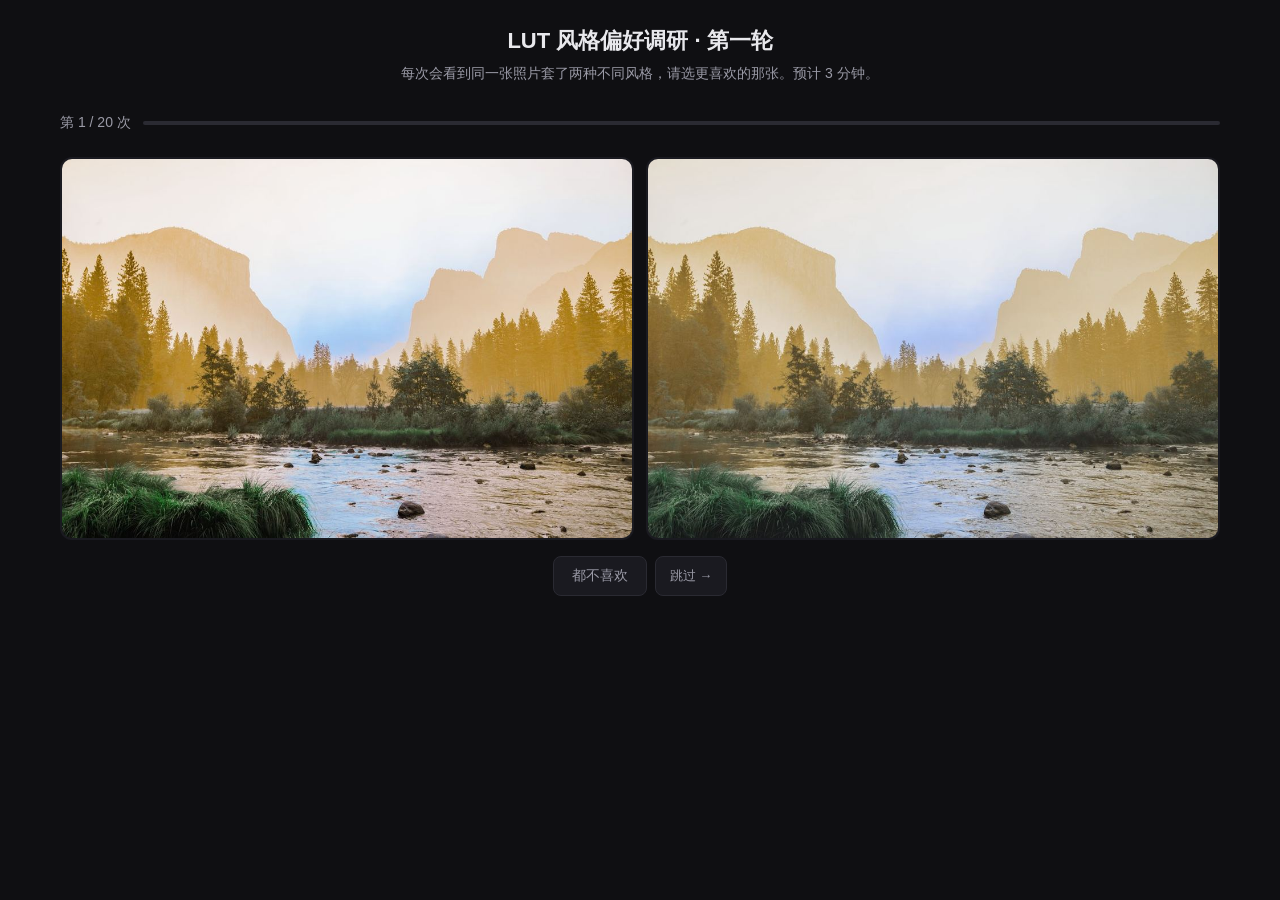
==== index.html @ c20def20 "first update" ====
<!DOCTYPE html>
<html lang="zh-CN">
<head>
<meta charset="UTF-8">
<meta name="viewport" content="width=device-width, initial-scale=1, maximum-scale=1">
<meta name="theme-color" content="#0f0f12">
<title>LUT 风格偏好调研</title>
<link rel="stylesheet" href="css/styles.css">
<link rel="preload" as="image" href="renders/portrait/l01.jpg">
</head>
<body>
<div class="app">

  <!-- 顶部：标题与说明 -->
  <header class="header">
    <h1 id="hdr-title">LUT 风格偏好调研</h1>
    <p id="hdr-subtitle">每次会看到同一张照片套了两种不同风格，请选更喜欢的那张。预计 3 分钟。</p>
  </header>

  <!-- 进度条 -->
  <div class="progress">
    <span class="progress-text">第 1 / 20 次</span>
    <div class="progress-bar"><div class="progress-bar-fill" style="width:5%"></div></div>
  </div>

  <!-- 对比视图 -->
  <main id="compare-view">
    <div class="compare">
      <button class="compare-side left" aria-label="选择左侧">
        <div class="placeholder">加载中…</div>
        <img alt="" loading="eager" decoding="async">
      </button>
      <button class="compare-side right" aria-label="选择右侧">
        <div class="placeholder">加载中…</div>
        <img alt="" loading="eager" decoding="async">
      </button>
    </div>
    <div class="compare-actions">
      <button class="btn btn-tie">都不喜欢</button>
      <button class="btn btn-skip">跳过 →</button>
    </div>
  </main>

  <!-- 致谢页 -->
  <div id="done-view" class="done" style="display:none">
    <h2>感谢你的参与 🎉</h2>
    <p>已完成 <span id="done-count">0</span> 次对比。你的判断已提交。</p>
    <button class="btn btn-restart">再做一轮</button>
  </div>

</div>

<!-- 脚本顺序：config → supabase → ranking → app -->
<script src="js/config.js"></script>
<script src="js/supabase.js"></script>
<script src="js/ranking.js"></script>
<script src="js/app.js"></script>

<script>
// 标题/副标题从 config 注入
document.getElementById('hdr-title').textContent = LRT_CONFIG.title;
document.getElementById('hdr-subtitle').textContent = LRT_CONFIG.subtitle;
document.querySelector('.progress-text').textContent = `第 1 / ${LRT_CONFIG.comparisonsPerVoter} 次`;
</script>
</body>
</html>
---- css/styles.css ----
/* ================================================================
   LUT 偏好排序测试 · 样式
   ================================================================ */

:root {
  --bg: #0f0f12;
  --surface: #1a1a20;
  --border: #2a2a32;
  --text: #e8e8ec;
  --text-dim: #9a9aa6;
  --accent: #5b8def;
  --accent-hover: #7aa3ff;
  --danger: #e85b5b;
  --radius: 12px;
}

* { box-sizing: border-box; margin: 0; padding: 0; }

html, body {
  background: var(--bg);
  color: var(--text);
  font-family: -apple-system, BlinkMacSystemFont, 'PingFang SC', 'Hiragino Sans GB',
               'Microsoft YaHei', 'Segoe UI', Roboto, sans-serif;
  font-size: 16px;
  line-height: 1.5;
  min-height: 100vh;
  -webkit-font-smoothing: antialiased;
}

.app {
  max-width: 1200px;
  margin: 0 auto;
  padding: 24px 20px 80px;
}

/* ---------- 顶部 ---------- */
.header {
  text-align: center;
  margin-bottom: 28px;
}
.header h1 {
  font-size: 22px;
  font-weight: 600;
  margin-bottom: 6px;
}
.header p {
  color: var(--text-dim);
  font-size: 14px;
}

/* ---------- 进度条 ---------- */
.progress {
  display: flex;
  align-items: center;
  gap: 12px;
  margin-bottom: 24px;
  font-size: 14px;
  color: var(--text-dim);
}
.progress-bar {
  flex: 1;
  height: 4px;
  background: var(--border);
  border-radius: 2px;
  overflow: hidden;
}
.progress-bar-fill {
  height: 100%;
  background: var(--accent);
  transition: width 0.3s ease;
}

/* ---------- 对比区（核心） ---------- */
.compare {
  display: grid;
  grid-template-columns: 1fr 1fr;
  gap: 12px;
  margin-bottom: 16px;
}
.compare-side {
  position: relative;
  aspect-ratio: 3 / 2;
  background: var(--surface);
  border: 2px solid transparent;
  border-radius: var(--radius);
  overflow: hidden;
  cursor: pointer;
  transition: border-color 0.15s ease, transform 0.1s ease;
  outline: none;
}
.compare-side:focus-visible,
.compare-side:hover {
  border-color: var(--accent);
}
.compare-side:active {
  transform: scale(0.98);
}
.compare-side img {
  width: 100%;
  height: 100%;
  object-fit: cover;
  display: block;
  background: var(--surface);
}
.compare-side .placeholder {
  position: absolute;
  inset: 0;
  display: flex;
  align-items: center;
  justify-content: center;
  color: var(--text-dim);
  font-size: 14px;
}
.compare-side.loaded .placeholder { display: none; }

.compare-actions {
  display: flex;
  gap: 8px;
  justify-content: center;
  margin-top: 8px;
}
.btn {
  appearance: none;
  border: 1px solid var(--border);
  background: var(--surface);
  color: var(--text);
  padding: 10px 18px;
  border-radius: 8px;
  font-size: 14px;
  cursor: pointer;
  transition: background 0.15s ease, border-color 0.15s ease;
}
.btn:hover { background: var(--border); border-color: var(--accent); }
.btn-tie { color: var(--text-dim); }
.btn-skip { color: var(--text-dim); font-size: 13px; padding: 8px 14px; }

/* ---------- 致谢页 ---------- */
.done {
  text-align: center;
  padding: 60px 20px;
}
.done h2 {
  font-size: 24px;
  margin-bottom: 12px;
}
.done p {
  color: var(--text-dim);
  margin-bottom: 24px;
}

/* ---------- 结果页 ---------- */
.result-summary {
  display: grid;
  grid-template-columns: repeat(auto-fit, minmax(200px, 1fr));
  gap: 12px;
  margin-bottom: 28px;
}
.stat-card {
  background: var(--surface);
  border: 1px solid var(--border);
  border-radius: var(--radius);
  padding: 16px;
}
.stat-card .label { color: var(--text-dim); font-size: 12px; margin-bottom: 4px; }
.stat-card .value { font-size: 22px; font-weight: 600; }

.section-title {
  font-size: 18px;
  margin: 32px 0 16px;
  font-weight: 600;
}

.top10-grid {
  display: grid;
  grid-template-columns: repeat(auto-fill, minmax(140px, 1fr));
  gap: 12px;
}
.top10-cell {
  background: var(--surface);
  border: 1px solid var(--border);
  border-radius: var(--radius);
  padding: 12px;
  text-align: center;
}
.top10-cell .rank {
  font-size: 12px;
  color: var(--accent);
  font-weight: 600;
  margin-bottom: 4px;
}
.top10-cell .name { font-size: 14px; font-weight: 500; }
.top10-cell .score { font-size: 11px; color: var(--text-dim); margin-top: 4px; }

.tiers {
  display: flex;
  flex-direction: column;
  gap: 12px;
}
.tier {
  background: var(--surface);
  border: 1px solid var(--border);
  border-radius: var(--radius);
  padding: 14px;
}
.tier-label {
  font-size: 12px;
  color: var(--text-dim);
  margin-bottom: 8px;
}
.tier-list {
  display: flex;
  flex-wrap: wrap;
  gap: 6px;
}
.tier-chip {
  background: var(--bg);
  border: 1px solid var(--border);
  padding: 4px 10px;
  border-radius: 6px;
  font-size: 13px;
}

.export-bar {
  display: flex;
  gap: 8px;
  margin-top: 24px;
}

/* ---------- 移动端 ---------- */
@media (max-width: 720px) {
  .compare {
    grid-template-columns: 1fr;
    gap: 8px;
  }
  .compare-side { aspect-ratio: 3 / 2; }
  .app { padding: 16px 12px 60px; }
  .header h1 { font-size: 18px; }
}

/* ---------- 错误状态 ---------- */
.error-banner {
  background: rgba(232, 91, 91, 0.1);
  border: 1px solid var(--danger);
  color: var(--danger);
  padding: 12px 16px;
  border-radius: 8px;
  margin-bottom: 16px;
  font-size: 14px;
}
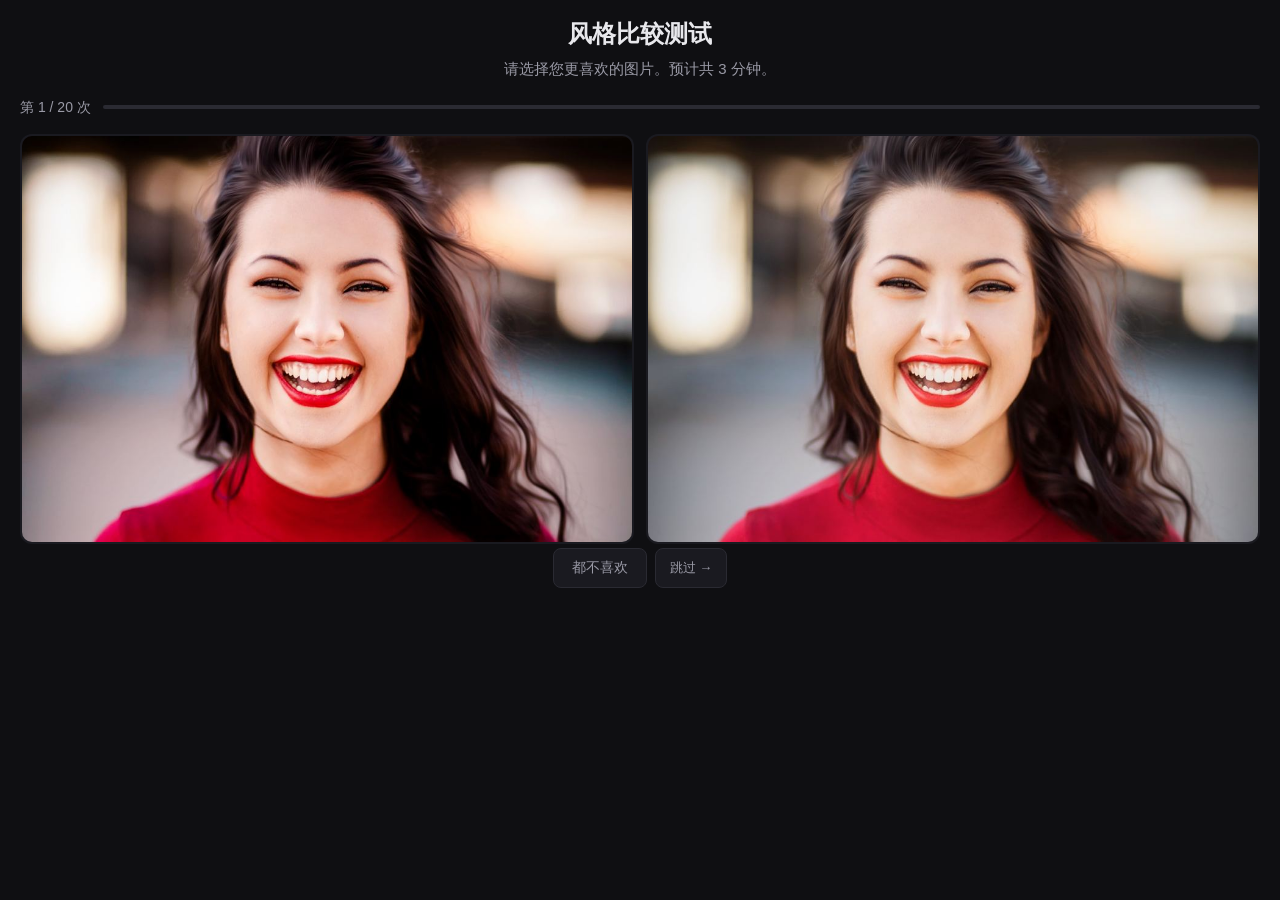
==== commit 5e20fc63: "UI: 标题改风格比较测试、说明文案、整页自适应布局、致谢页加结果入口" ====
--- a/index.html
+++ b/index.html
@@ -2,9 +2,9 @@
 <html lang="zh-CN">
 <head>
 <meta charset="UTF-8">
-<meta name="viewport" content="width=device-width, initial-scale=1, maximum-scale=1">
+<meta name="viewport" content="width=device-width, initial-scale=1, maximum-scale=1, viewport-fit=cover">
 <meta name="theme-color" content="#0f0f12">
-<title>LUT 风格偏好调研</title>
+<title>风格比较测试</title>
 <link rel="stylesheet" href="css/styles.css">
 <link rel="preload" as="image" href="renders/portrait/l01.jpg">
 </head>
@@ -13,8 +13,8 @@
 
   <!-- 顶部：标题与说明 -->
   <header class="header">
-    <h1 id="hdr-title">LUT 风格偏好调研</h1>
-    <p id="hdr-subtitle">每次会看到同一张照片套了两种不同风格，请选更喜欢的那张。预计 3 分钟。</p>
+    <h1 id="hdr-title">风格比较测试</h1>
+    <p id="hdr-subtitle">请选择您更喜欢的图片。预计共 3 分钟。</p>
   </header>
 
   <!-- 进度条 -->
@@ -45,7 +45,10 @@
   <div id="done-view" class="done" style="display:none">
     <h2>感谢你的参与 🎉</h2>
     <p>已完成 <span id="done-count">0</span> 次对比。你的判断已提交。</p>
-    <button class="btn btn-restart">再做一轮</button>
+    <div class="done-actions">
+      <a class="btn btn-result" href="result.html">查看排名结果 →</a>
+      <button class="btn btn-restart">再做一轮</button>
+    </div>
   </div>
 
 </div>
--- a/css/styles.css
+++ b/css/styles.css
@@ -1,5 +1,5 @@
 /* ================================================================
-   LUT 偏好排序测试 · 样式
+   LUT 偏好排序测试 · 样式（自适应：手机不滚动，桌面大屏最大化）
    ================================================================ */
 
 :root {
@@ -12,6 +12,9 @@
   --accent-hover: #7aa3ff;
   --danger: #e85b5b;
   --radius: 12px;
+  /* 顶部 header + 进度条 + 底部按钮的预留高度，由布局自动分配，这里只作安全间距参考 */
+  --safe-top: env(safe-area-inset-top, 0px);
+  --safe-bottom: env(safe-area-inset-bottom, 0px);
 }
 
 * { box-sizing: border-box; margin: 0; padding: 0; }
@@ -23,29 +26,40 @@
                'Microsoft YaHei', 'Segoe UI', Roboto, sans-serif;
   font-size: 16px;
   line-height: 1.5;
-  min-height: 100vh;
   -webkit-font-smoothing: antialiased;
 }
 
+/* 占满整屏，用 dvh 适配移动端地址栏伸缩；老浏览器回退 vh */
+html, body { height: 100vh; height: 100dvh; }
+
+body {
+  overflow: hidden; /* 整页不滚动，全部内容适配一屏 */
+}
+
+/* 主容器：纵向 flex，占满视口，各区块按可用空间分配 */
 .app {
-  max-width: 1200px;
+  max-width: 1400px;
   margin: 0 auto;
-  padding: 24px 20px 80px;
+  height: 100dvh;
+  display: flex;
+  flex-direction: column;
+  padding: calc(16px + var(--safe-top)) 20px calc(16px + var(--safe-bottom));
+  gap: 16px;
 }
 
 /* ---------- 顶部 ---------- */
 .header {
   text-align: center;
-  margin-bottom: 28px;
+  flex: 0 0 auto;
 }
 .header h1 {
-  font-size: 22px;
+  font-size: clamp(18px, 2.2vw, 24px);
   font-weight: 600;
   margin-bottom: 6px;
 }
 .header p {
   color: var(--text-dim);
-  font-size: 14px;
+  font-size: clamp(13px, 1.4vw, 15px);
 }
 
 /* ---------- 进度条 ---------- */
@@ -53,7 +67,7 @@
   display: flex;
   align-items: center;
   gap: 12px;
-  margin-bottom: 24px;
+  flex: 0 0 auto;
   font-size: 14px;
   color: var(--text-dim);
 }
@@ -70,16 +84,18 @@
   transition: width 0.3s ease;
 }
 
-/* ---------- 对比区（核心） ---------- */
+/* ---------- 对比区（核心，撑满剩余高度） ---------- */
 .compare {
+  flex: 1 1 auto;
+  min-height: 0;            /* 允许 flex 子项收缩，否则会撑破容器导致滚动 */
   display: grid;
+  grid-template-rows: 1fr;
   grid-template-columns: 1fr 1fr;
   gap: 12px;
-  margin-bottom: 16px;
 }
 .compare-side {
   position: relative;
-  aspect-ratio: 3 / 2;
+  min-height: 0;            /* 关键：让图片在限高容器内被 object-fit 裁切 */
   background: var(--surface);
   border: 2px solid transparent;
   border-radius: var(--radius);
@@ -87,6 +103,7 @@
   cursor: pointer;
   transition: border-color 0.15s ease, transform 0.1s ease;
   outline: none;
+  padding: 0;
 }
 .compare-side:focus-visible,
 .compare-side:hover {
@@ -98,7 +115,7 @@
 .compare-side img {
   width: 100%;
   height: 100%;
-  object-fit: cover;
+  object-fit: cover;        /* 限高容器内填满并裁切，避免溢出 */
   display: block;
   background: var(--surface);
 }
@@ -113,11 +130,13 @@
 }
 .compare-side.loaded .placeholder { display: none; }
 
+/* 底部操作：始终贴底可见，flex 0 0 auto 不参与拉伸 */
 .compare-actions {
+  flex: 0 0 auto;
   display: flex;
   gap: 8px;
   justify-content: center;
-  margin-top: 8px;
+  margin-top: 4px;
 }
 .btn {
   appearance: none;
@@ -129,6 +148,8 @@
   font-size: 14px;
   cursor: pointer;
   transition: background 0.15s ease, border-color 0.15s ease;
+  text-decoration: none;
+  display: inline-block;
 }
 .btn:hover { background: var(--border); border-color: var(--accent); }
 .btn-tie { color: var(--text-dim); }
@@ -136,19 +157,29 @@
 
 /* ---------- 致谢页 ---------- */
 .done {
+  flex: 1 1 auto;
+  display: flex;
+  flex-direction: column;
+  align-items: center;
+  justify-content: center;
   text-align: center;
-  padding: 60px 20px;
+  gap: 16px;
 }
 .done h2 {
   font-size: 24px;
-  margin-bottom: 12px;
+  font-weight: 600;
 }
 .done p {
   color: var(--text-dim);
-  margin-bottom: 24px;
-}
-
-/* ---------- 结果页 ---------- */
+}
+.done-actions {
+  display: flex;
+  gap: 12px;
+  flex-wrap: wrap;
+  justify-content: center;
+}
+
+/* ---------- 结果页（不受影响，保持原样） ---------- */
 .result-summary {
   display: grid;
   grid-template-columns: repeat(auto-fit, minmax(200px, 1fr));
@@ -220,21 +251,16 @@
   font-size: 13px;
 }
 
-.export-bar {
-  display: flex;
-  gap: 8px;
-  margin-top: 24px;
-}
-
-/* ---------- 移动端 ---------- */
+/* ---------- 移动端（竖屏窄屏）：两张图上下排，仍在一屏内 ---------- */
 @media (max-width: 720px) {
+  .app { padding: calc(12px + var(--safe-top)) 12px calc(12px + var(--safe-bottom)); gap: 12px; }
+  .header h1 { font-size: 18px; }
+  .header p { font-size: 13px; }
   .compare {
     grid-template-columns: 1fr;
+    grid-template-rows: 1fr 1fr;   /* 上下平分高度 */
     gap: 8px;
   }
-  .compare-side { aspect-ratio: 3 / 2; }
-  .app { padding: 16px 12px 60px; }
-  .header h1 { font-size: 18px; }
 }
 
 /* ---------- 错误状态 ---------- */
@@ -246,4 +272,4 @@
   border-radius: 8px;
   margin-bottom: 16px;
   font-size: 14px;
-}+}
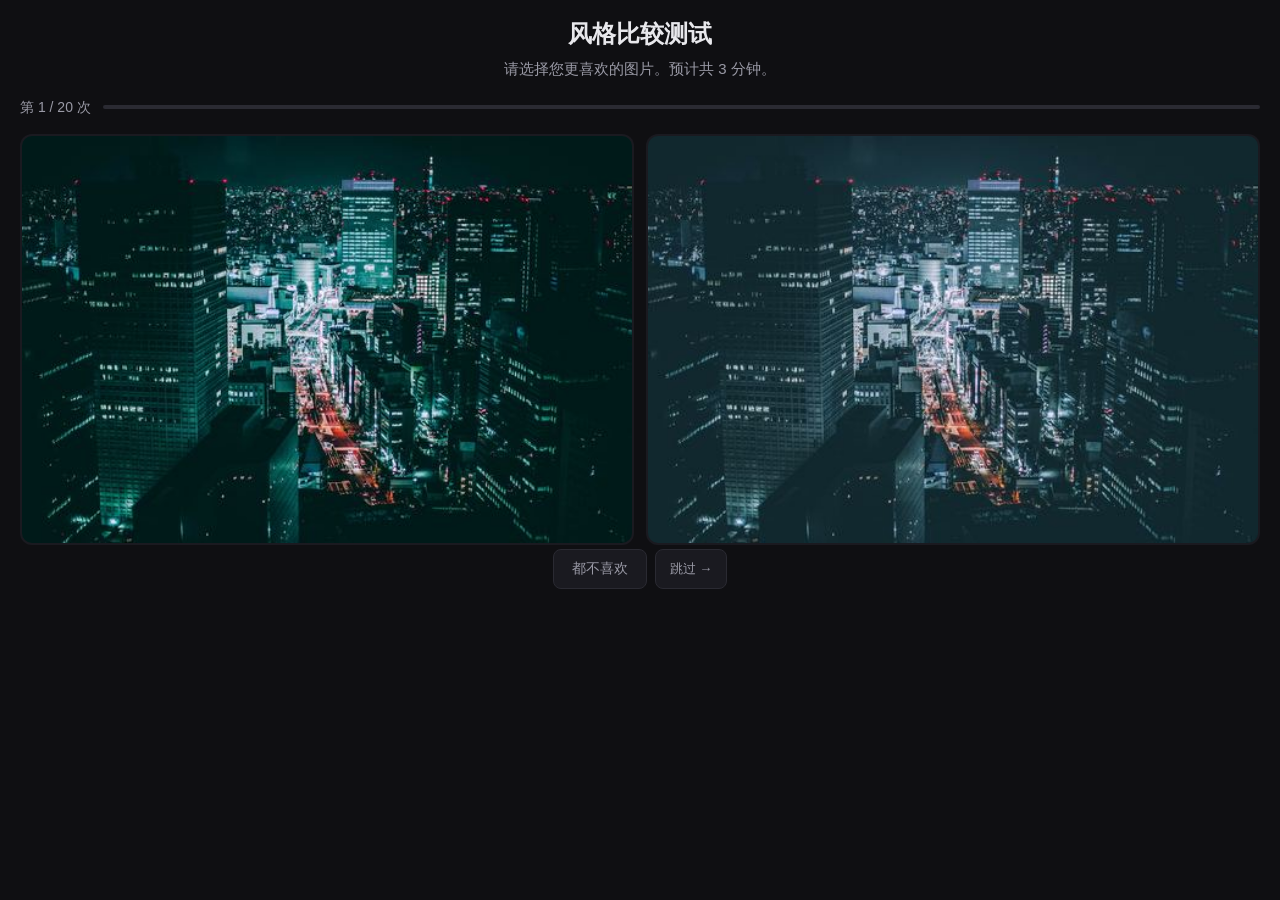
==== commit ff3378ac: "fix: 微信X5内核防乱跳-禁图片拖拽长按,touchstart即时响应,防重入锁防连点跳两题" ====
--- a/index.html
+++ b/index.html
@@ -2,7 +2,7 @@
 <html lang="zh-CN">
 <head>
 <meta charset="UTF-8">
-<meta name="viewport" content="width=device-width, initial-scale=1, maximum-scale=1, viewport-fit=cover">
+<meta name="viewport" content="width=device-width, initial-scale=1, maximum-scale=1, user-scalable=no, viewport-fit=cover">
 <meta name="theme-color" content="#0f0f12">
 <title>风格比较测试</title>
 <link rel="stylesheet" href="css/styles.css">
--- a/css/styles.css
+++ b/css/styles.css
@@ -92,6 +92,7 @@
   grid-template-rows: 1fr;
   grid-template-columns: 1fr 1fr;
   gap: 12px;
+  touch-action: manipulation;   /* ④ 减少点击延迟，禁用双指缩放手势干扰 */
 }
 .compare-side {
   position: relative;
@@ -118,6 +119,11 @@
   object-fit: cover;        /* 限高容器内填满并裁切，避免溢出 */
   display: block;
   background: var(--surface);
+  /* ① 微信 X5 内核：禁用图片拖拽/长按菜单，点击直接落到 button 上，避免"乱跳" */
+  pointer-events: none;
+  user-select: none;
+  -webkit-user-select: none;
+  -webkit-touch-callout: none;
 }
 .compare-side .placeholder {
   position: absolute;
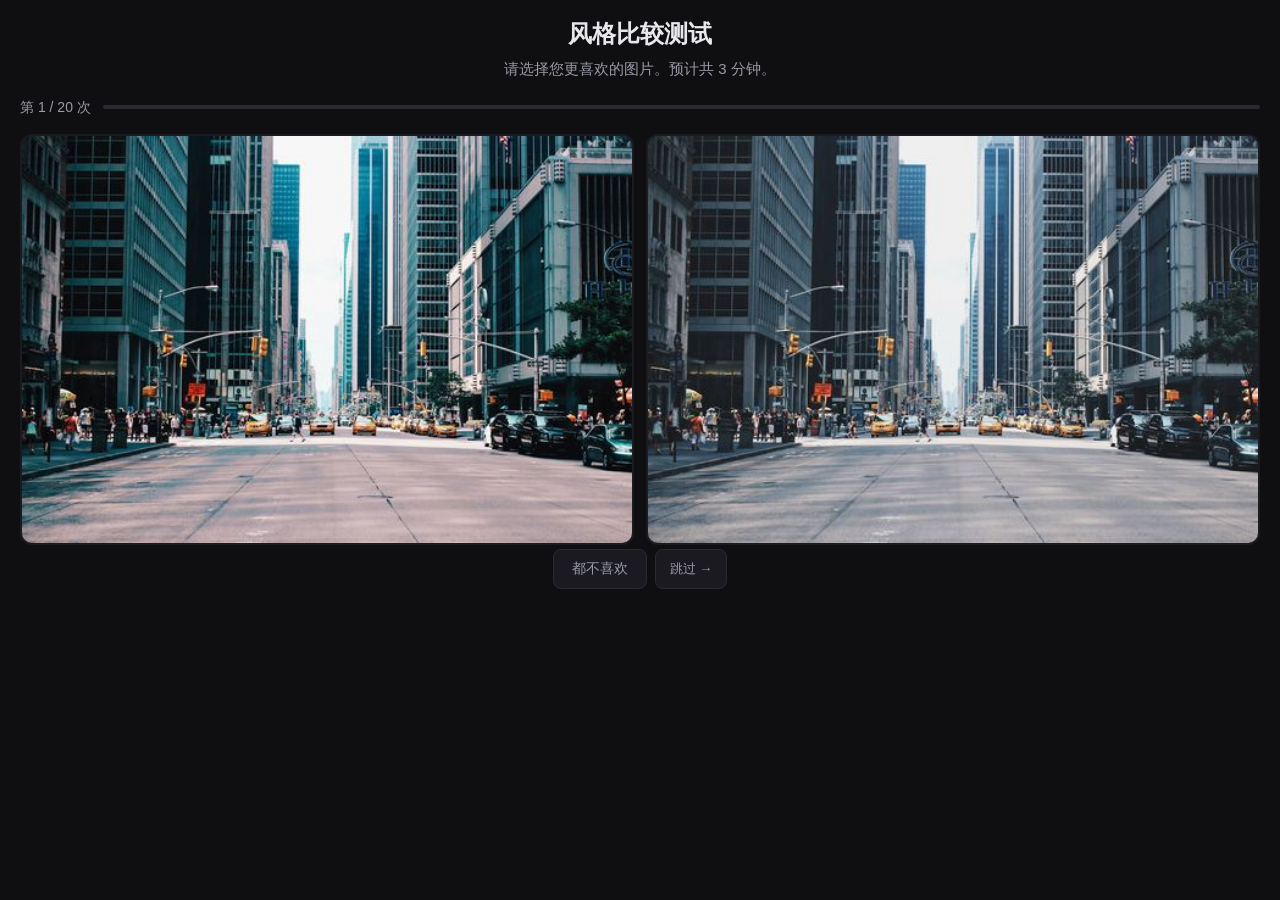
==== commit d633f225: "移除致谢页的排名结果入口，结果页仅通过 URL 访问" ====
--- a/index.html
+++ b/index.html
@@ -46,7 +46,6 @@
     <h2>感谢你的参与 🎉</h2>
     <p>已完成 <span id="done-count">0</span> 次对比。你的判断已提交。</p>
     <div class="done-actions">
-      <a class="btn btn-result" href="result.html">查看排名结果 →</a>
       <button class="btn btn-restart">再做一轮</button>
     </div>
   </div>
--- a/css/styles.css
+++ b/css/styles.css
@@ -47,6 +47,16 @@
   gap: 16px;
 }
 
+/* 结果页：内容超出一屏，允许整页滚动查看（覆盖测试页的 overflow:hidden/100dvh 锁） */
+body.result-page {
+  overflow-y: auto;
+  -webkit-overflow-scrolling: touch;
+}
+body.result-page .app {
+  height: auto;
+  min-height: 100dvh;
+}
+
 /* ---------- 顶部 ---------- */
 .header {
   text-align: center;
@@ -255,6 +265,105 @@
   padding: 4px 10px;
   border-radius: 6px;
   font-size: 13px;
+}
+
+/* Top10 / 分档里的 PK 次数标注 */
+.top10-cell .pk {
+  font-size: 11px;
+  color: var(--text-dim);
+  margin-top: 2px;
+}
+
+/* ---------- 样本量评估 ---------- */
+.sample-size, .balance-check {
+  background: var(--surface);
+  border: 1px solid var(--border);
+  border-radius: var(--radius);
+  padding: 18px;
+}
+.sample-size h3, .balance-check h3 {
+  font-size: 16px;
+  margin-bottom: 12px;
+  font-weight: 600;
+}
+.ss-line { font-size: 14px; margin: 6px 0; line-height: 1.5; }
+.ss-line b { color: var(--accent); }
+.ss-progress {
+  height: 8px;
+  background: var(--bg);
+  border-radius: 6px;
+  overflow: hidden;
+  margin: 10px 0;
+}
+.ss-progress-fill {
+  height: 100%;
+  background: linear-gradient(90deg, var(--accent), #5b8def);
+  border-radius: 6px;
+  transition: width .3s;
+}
+.ss-table {
+  width: 100%;
+  border-collapse: collapse;
+  margin-top: 12px;
+  font-size: 13px;
+}
+.ss-table th, .ss-table td {
+  border: 1px solid var(--border);
+  padding: 6px 10px;
+  text-align: center;
+}
+.ss-table th { background: var(--bg); color: var(--text-dim); font-weight: 600; }
+.ss-hint { font-size: 12px; color: var(--text-dim); margin-top: 10px; line-height: 1.5; }
+
+/* ---------- 参与均衡检查（按 PK 次数排序 + 条形可视化） ---------- */
+.bal-list {
+  display: flex;
+  flex-direction: column;
+  gap: 4px;
+  margin-top: 10px;
+  max-height: 420px;
+  overflow-y: auto;
+}
+.bal-row {
+  display: flex;
+  align-items: center;
+  gap: 10px;
+  padding: 4px 6px;
+  border-radius: 6px;
+  font-size: 13px;
+}
+.bal-row.bal-low {
+  background: rgba(232, 91, 91, 0.12);
+  color: var(--danger);
+}
+.bal-name {
+  flex: 0 0 130px;
+  white-space: nowrap;
+  overflow: hidden;
+  text-overflow: ellipsis;
+}
+.bal-bar {
+  flex: 1;
+  height: 10px;
+  background: var(--bg);
+  border-radius: 6px;
+  overflow: hidden;
+}
+.bal-bar-fill {
+  display: block;
+  height: 100%;
+  background: var(--accent);
+  border-radius: 6px;
+}
+.bal-low .bal-bar-fill { background: var(--danger); }
+.bal-n {
+  flex: 0 0 48px;
+  text-align: right;
+  font-variant-numeric: tabular-nums;
+  font-weight: 600;
+}
+@media (max-width: 720px) {
+  .bal-name { flex-basis: 96px; }
 }
 
 /* ---------- 移动端（竖屏窄屏）：两张图上下排，仍在一屏内 ---------- */
